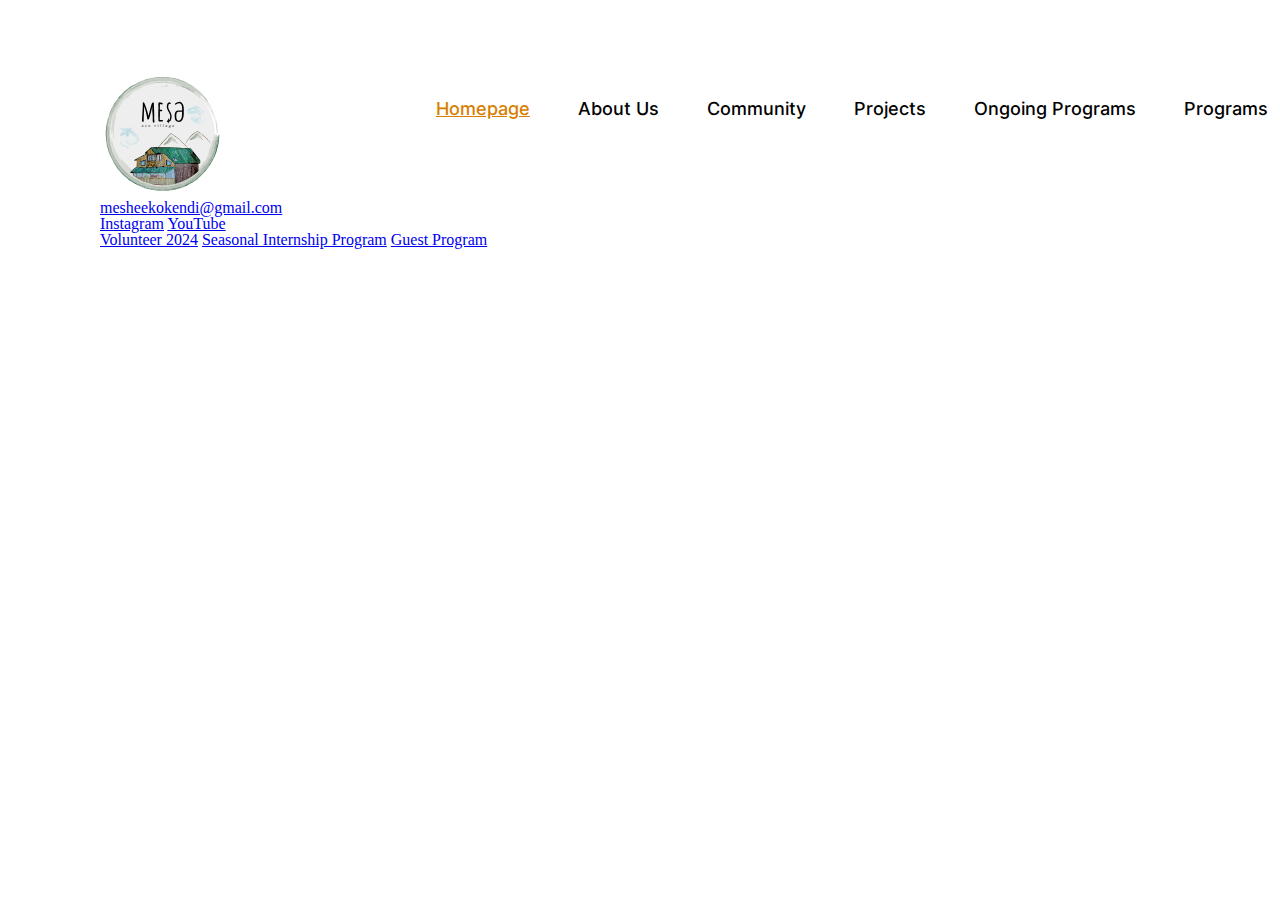
==== index.html @ 74c24ed4 "created structure" ====
<!DOCTYPE html>
<html>
  <head>
    <meta charset="UTF-8" />
    <meta name="viewport" content="width=device-width, initial-scale=1.0" />
    <title>Meshe Eco Village</title>
    <link rel="stylesheet" href="./src/assets/styles/main.css" />
  </head>
  <body>
    <header id="header">
      <nav class="header_navbar">
        <div class="header_navbar_logo">
          <img
            class="header_navbar_logo"
            src="./src/assets/icons/Logo meshe-01.svg"
            alt="Meshe logo"
          />
        </div>
        <div class="nav_group">
          <ul class="header_nav">
            <li class="header_nav_item active">
              <a href="#">Homepage</a>
            </li>
            <li class="header_nav_item">
              <a href="#">About Us</a>
            </li>
            <li class="header_nav_item">
              <a href="#">Community</a>
            </li>
            <li class="header_nav_item">
              <a href="#">Projects</a>
            </li>
            <li class="header_nav_item">
              <a href="#">Ongoing Programs</a>
            </li>
            <li class="header_nav_item">
              <a href="#">Programs</a>
            </li>
          </ul>
          <ul class="lang">
            <li class="lang_item active">EN</li>
            <!-- <li class="lang_item">Aze</li> -->
          </ul>
        </div>
      </nav>
    </header>
    <main></main>
    <footer id="footer">
      <div class="footer_nav">
        <ul class="footer_list">
          <p class="footer_list_head_item"></p>
          <li class="footer_list_item">
            <a href="mailto:">mesheekokendi@gmail.com</a>
          </li>
        </ul>
        <ul class="footer_list">
          <p class="footer_list_head_item"></p>
          <li class="footer_list_item">
            <a href="#">Instagram</a>
            <a href="#">YouTube</a>
          </li>
        </ul>
        <ul class="footer_list">
          <p class="footer_list_head_item"></p>
          <li class="footer_list_item">
            <a href="#">Volunteer 2024</a>
            <a href="#">Seasonal Internship Program</a>
            <a href="#">Guest Program</a>
          </li>
        </ul>
      </div>
    </footer>
  </body>
</html>
---- src/assets/styles/main.css ----
/* utilities */
@import './utilities/reset.css';
@import './utilities/font.css';
@import './utilities/roots.css';
@import './utilities/global.css';

/* component */
@import './components/header.css';
@import './components/footer.css';
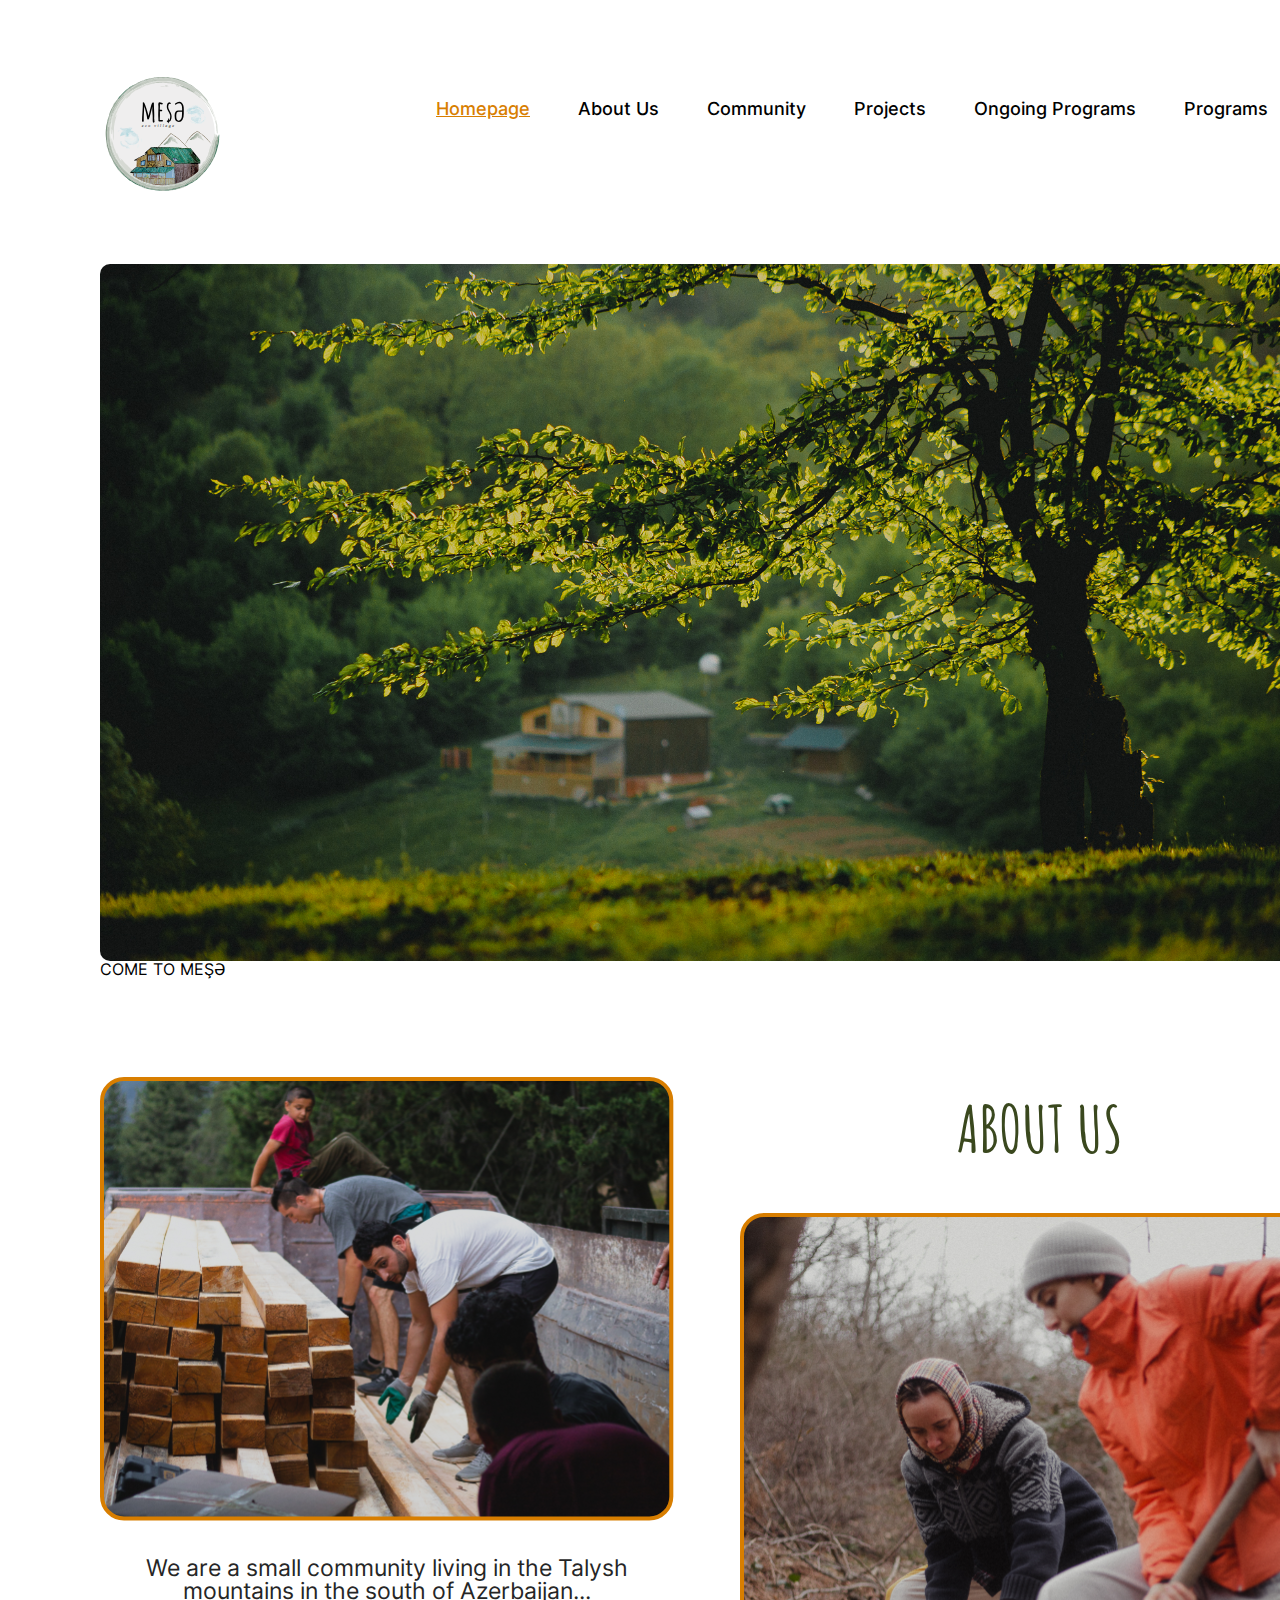
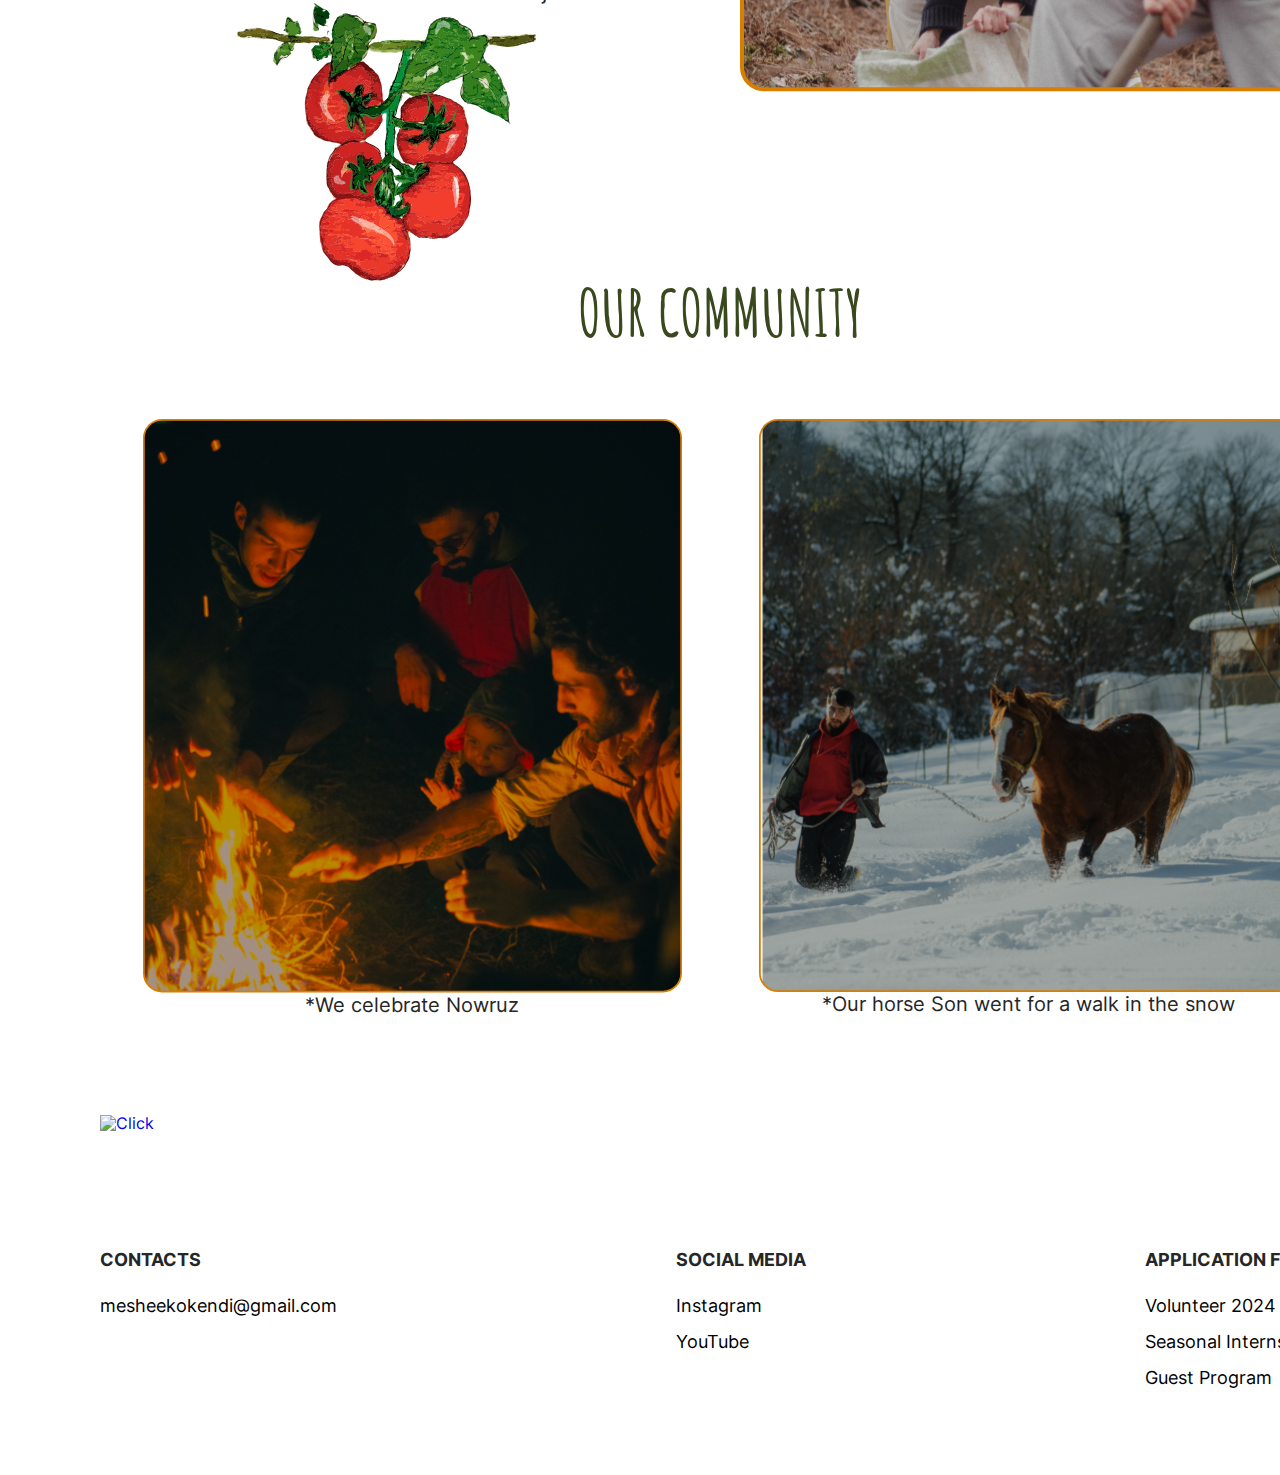
==== commit 20ece7ca: "created homepage" ====
--- a/index.html
+++ b/index.html
@@ -44,24 +44,115 @@
         </div>
       </nav>
     </header>
-    <main></main>
+    <main class="container">
+      <div class="header-buttom">
+        <div class="slider-container">
+          <div class="slider">
+            <img
+              class="blur"
+              src="./src/assets/images/Homepage/IMG_5589.jpg"
+              alt="Meshe image"
+            />
+            <img
+              class="blur"
+              src="./src/assets/images/Homepage/IMG_2970.jpg"
+              alt="Meshe image"
+            />
+            <img
+              class="blur"
+              src="./src/assets/images/Homepage/IMG_1499.jpg"
+              alt="Meshe image"
+            />
+            <img
+              class="blur"
+              src="./src/assets/images/Homepage/IMG_5649.jpg"
+              alt="Meshe image"
+            />
+          </div>
+        </div>
+        <h1>COME TO MEŞƏ</h1>
+      </div>
+      <div class="section-1">
+        <div>
+          <div class="section1-img">
+            <a href="#">
+              <img
+                src="./src/assets/images/Homepage/bbb.svg"
+                alt="About Us Image"
+              />
+            </a>
+          </div>
+          <a href="#">
+            <p class="section1-title">
+              We are a small community living in the Talysh mountains in the
+              south of Azerbaijan...
+            </p>
+          </a>
+          <img
+            class="tomato-logo"
+            src="./src/assets/icons/tomatoLogo.svg"
+            alt="Pomidor"
+          />
+        </div>
+        <div>
+          <a href="#">
+            <h2 class="homepage-title sec1-aboutUs">ABOUT US</h2>
+          </a>
+          <a href="#">
+            <img
+              class="section1-img"
+              src="./src/assets/images/Homepage/section1img.svg"
+              alt=""
+            />
+          </a>
+        </div>
+      </div>
+      <div class="section-2">
+        <a href="#">
+          <h3 class="homepage-title">OUR COMMUNITY</h3>
+        </a>
+        <div class="hover-container">
+          <a href="#" class="hover-community">
+            <img
+              src="./src/assets/images/Homepage/sec2Img1.svg"
+              alt="Our community"
+            />
+            <p class="section2-title">*We celebrate Nowruz</p>
+          </a>
+          <a href="#" class="hover-community">
+            <img
+              src="./src/assets/images/Homepage/sec2Img2.svg"
+              alt="Our community"
+            />
+            <p class="section2-title">
+              *Our horse Son went for a walk in the snow
+            </p>
+          </a>
+        </div>
+      </div>
+      <div class="section-3">
+        <a href="#">
+          <img src="./src/assets/images/Homepage/sec3Img.svg" alt="Click" />
+        </a>
+      </div>
+    </main>
     <footer id="footer">
       <div class="footer_nav">
         <ul class="footer_list">
-          <p class="footer_list_head_item"></p>
+          <p class="footer_list_head_item">CONTACTS</p>
           <li class="footer_list_item">
             <a href="mailto:">mesheekokendi@gmail.com</a>
           </li>
         </ul>
         <ul class="footer_list">
-          <p class="footer_list_head_item"></p>
+          <p class="footer_list_head_item">SOCIAL MEDIA</p>
           <li class="footer_list_item">
             <a href="#">Instagram</a>
             <a href="#">YouTube</a>
           </li>
         </ul>
-        <ul class="footer_list">
-          <p class="footer_list_head_item"></p>
+        <ul class="footer_list application-form">
+          <p class="footer_list_head_item">APPLICATION FORM</p>
           <li class="footer_list_item">
             <a href="#">Volunteer 2024</a>
             <a href="#">Seasonal Internship Program</a>
@@ -70,5 +161,6 @@
         </ul>
       </div>
     </footer>
+    <script src="./src/assets/js/slider.js"></script>
   </body>
 </html>
--- a/src/assets/styles/main.css
+++ b/src/assets/styles/main.css
@@ -6,4 +6,8 @@
 
 /* component */
 @import './components/header.css';
-@import './components/footer.css';+@import './components/footer.css';
+@import './components/slider.css';
+
+/* pages */
+@import './pages/homepage.css';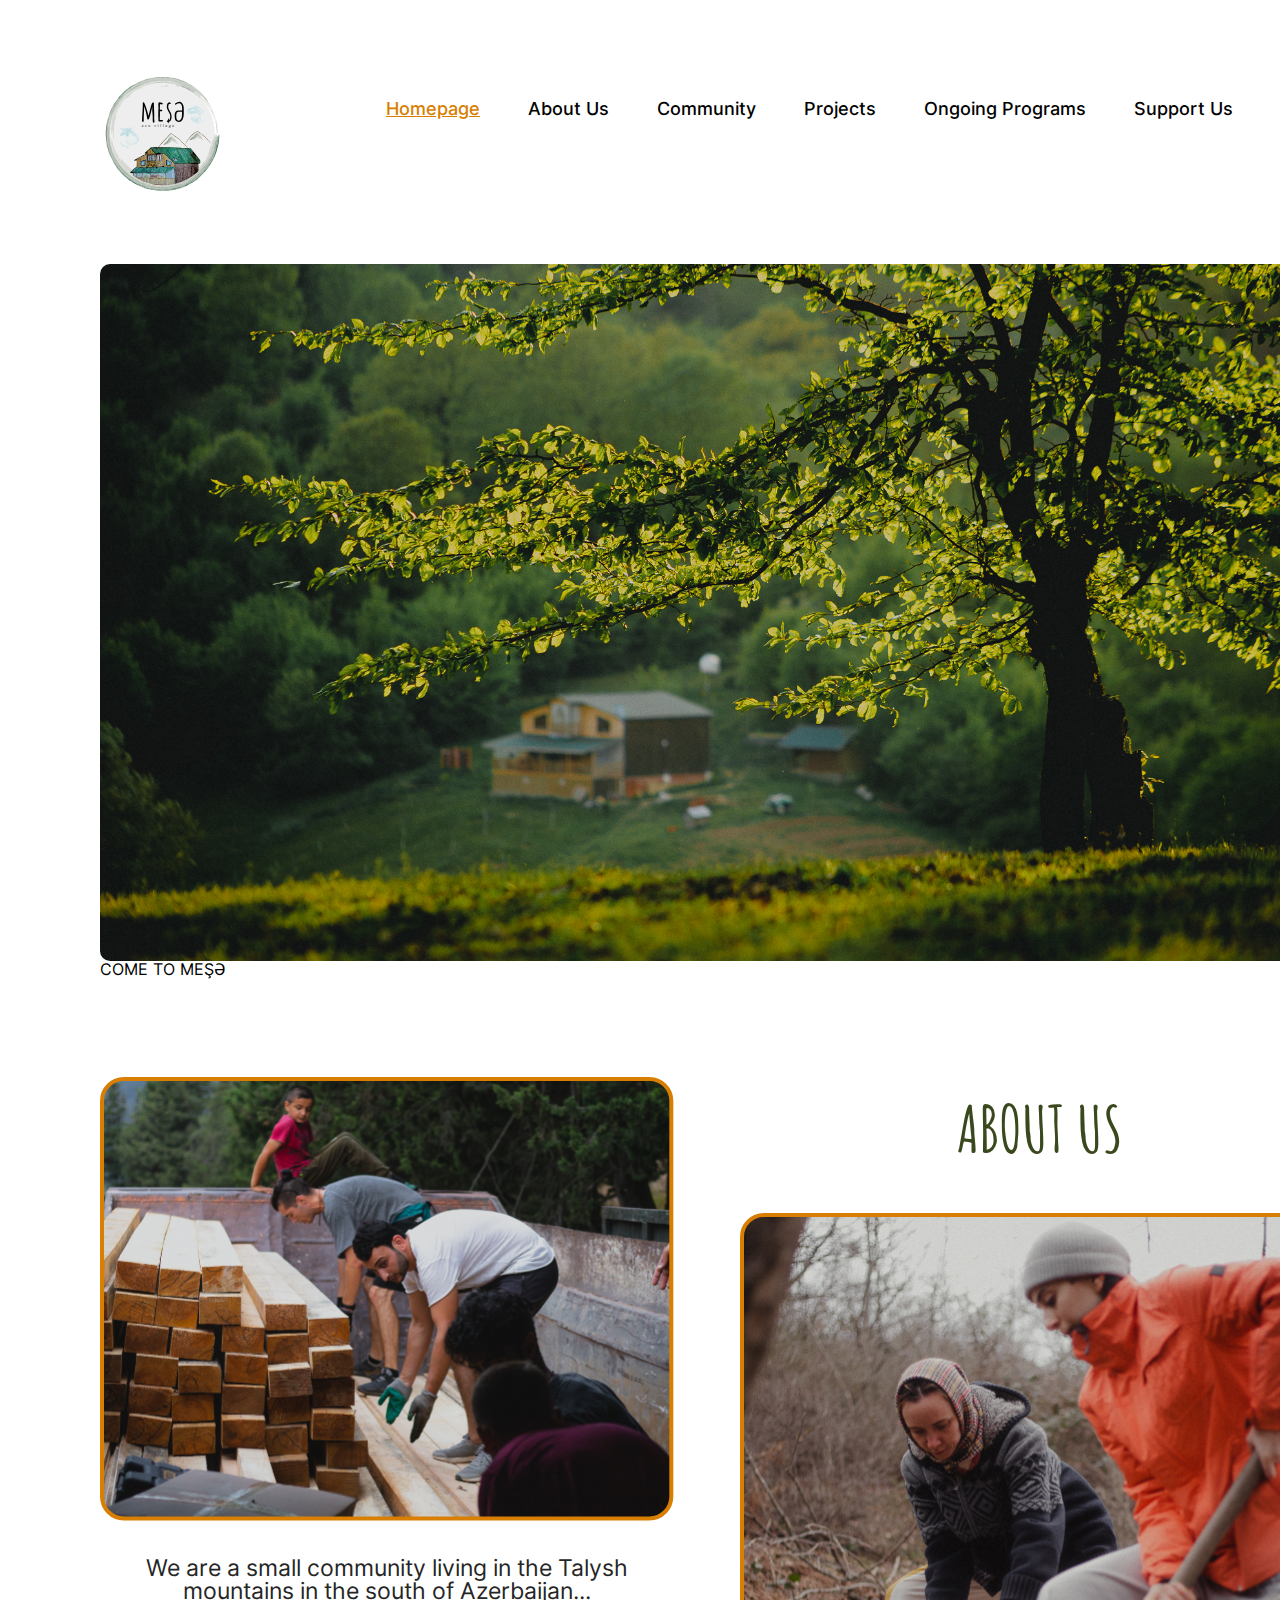
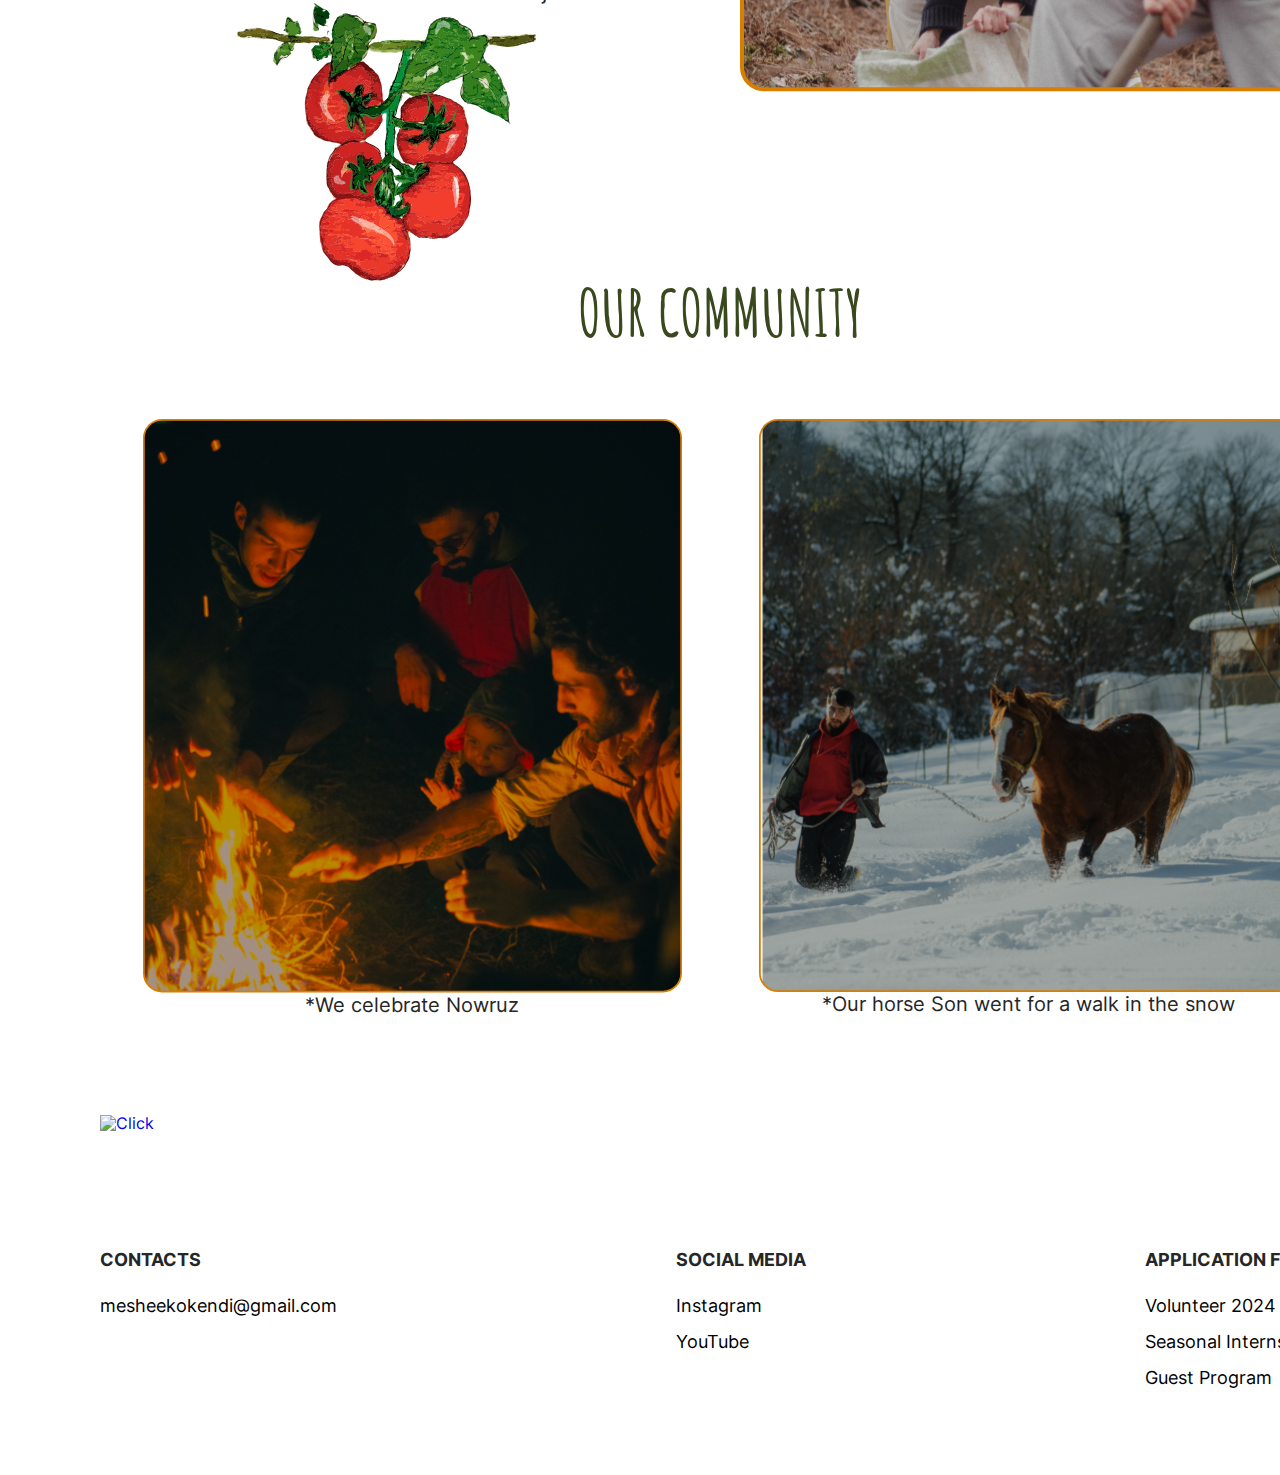
==== commit 910334a3: "created about us and support us pages" ====
--- a/index.html
+++ b/index.html
@@ -12,34 +12,40 @@
         <div class="header_navbar_logo">
           <img
             class="header_navbar_logo"
-            src="./src/assets/icons/Logo meshe-01.svg"
+            src="./src/assets/icons/Logo_meshe-01.svg"
             alt="Meshe logo"
           />
         </div>
         <div class="nav_group">
-          <ul class="header_nav">
-            <li class="header_nav_item active">
-              <a href="#">Homepage</a>
-            </li>
-            <li class="header_nav_item">
-              <a href="#">About Us</a>
-            </li>
-            <li class="header_nav_item">
-              <a href="#">Community</a>
-            </li>
-            <li class="header_nav_item">
-              <a href="#">Projects</a>
-            </li>
-            <li class="header_nav_item">
-              <a href="#">Ongoing Programs</a>
-            </li>
-            <li class="header_nav_item">
-              <a href="#">Programs</a>
+          <ul id="navBtnContainer" class="header_nav">
+            <li class="header_nav_item">
+              <a class="nav_link active" href="./index.html">Homepage</a>
+            </li>
+            <li class="header_nav_item">
+              <a class="nav_link" href="./src/pages/aboutUs.html">About Us</a>
+            </li>
+            <li class="header_nav_item">
+              <a class="nav_link" href="./src/pages/community.html"
+                >Community</a
+              >
+            </li>
+            <li class="header_nav_item">
+              <a class="nav_link" href="./src/pages/projects.html">Projects</a>
+            </li>
+            <li class="header_nav_item">
+              <a class="nav_link" href="./src/pages/ongoingPrograms.html"
+                >Ongoing Programs</a
+              >
+            </li>
+            <li class="header_nav_item">
+              <a class="nav_link" href="./src/pages/supportUs.html"
+                >Support Us</a
+              >
             </li>
           </ul>
-          <ul class="lang">
-            <li class="lang_item active">EN</li>
-            <!-- <li class="lang_item">Aze</li> -->
+          <ul class="lang_container">
+            <li><a href="#" class="lang_item active_lang">EN</a></li>
+            <li><a href="#" class="lang_item">AZ</a></li>
           </ul>
         </div>
       </nav>
@@ -75,14 +81,14 @@
       <div class="section-1">
         <div>
           <div class="section1-img">
-            <a href="#">
+            <a href="./src/pages/aboutUs.html">
               <img
                 src="./src/assets/images/Homepage/bbb.svg"
                 alt="About Us Image"
               />
             </a>
           </div>
-          <a href="#">
+          <a href="./src/pages/aboutUs.html">
             <p class="section1-title">
               We are a small community living in the Talysh mountains in the
               south of Azerbaijan...
@@ -95,10 +101,10 @@
           />
         </div>
         <div>
-          <a href="#">
+          <a href="./src/pages/aboutUs.html">
             <h2 class="homepage-title sec1-aboutUs">ABOUT US</h2>
           </a>
-          <a href="#">
+          <a href="./src/pages/aboutUs.html">
             <img
               class="section1-img"
               src="./src/assets/images/Homepage/section1img.svg"
@@ -108,18 +114,18 @@
         </div>
       </div>
       <div class="section-2">
-        <a href="#">
+        <a href="./src/pages/community.html">
           <h3 class="homepage-title">OUR COMMUNITY</h3>
         </a>
         <div class="hover-container">
-          <a href="#" class="hover-community">
+          <a href="./src/pages/community.html" class="hover-community">
             <img
               src="./src/assets/images/Homepage/sec2Img1.svg"
               alt="Our community"
             />
             <p class="section2-title">*We celebrate Nowruz</p>
           </a>
-          <a href="#" class="hover-community">
+          <a href="./src/pages/community.html" class="hover-community">
             <img
               src="./src/assets/images/Homepage/sec2Img2.svg"
               alt="Our community"
@@ -141,26 +147,55 @@
         <ul class="footer_list">
           <p class="footer_list_head_item">CONTACTS</p>
           <li class="footer_list_item">
-            <a href="mailto:">mesheekokendi@gmail.com</a>
+            <a
+              href="mailto:mesheekokendi@gmail.com"
+              target="_blank"
+              rel="noopener noreferrer"
+              >mesheekokendi@gmail.com</a
+            >
           </li>
         </ul>
         <ul class="footer_list">
           <p class="footer_list_head_item">SOCIAL MEDIA</p>
           <li class="footer_list_item">
-            <a href="#">Instagram</a>
-            <a href="#">YouTube</a>
+            <a
+              href="https://www.instagram.com/mesheecovillage?utm_source=qr&igsh=MW9jejZ5anBtOWc3ag=="
+              target="_blank"
+              rel="noopener noreferrer"
+              >Instagram</a
+            >
+            <a
+              href="https://m.youtube.com/channel/UCAAr37dMWt6qUCF_maftQnw"
+              target="_blank"
+              rel="noopener noreferrer"
+            >
+              YouTube
+            </a>
           </li>
         </ul>
         <ul class="footer_list application-form">
           <p class="footer_list_head_item">APPLICATION FORM</p>
           <li class="footer_list_item">
-            <a href="#">Volunteer 2024</a>
-            <a href="#">Seasonal Internship Program</a>
-            <a href="#">Guest Program</a>
+            <a
+              href="https://docs.google.com/forms/d/1_JiGgVRgmIAY7PJ1nZVVxZp9E7Kghm0qC-8ZsRzEM90/viewform?edit_requested=true"
+              target="_blank"
+              rel="noopener noreferrer"
+              >Volunteer 2024</a
+            >
+            <a
+              href="https://docs.google.com/document/d/1JDWh2LzCCpewNMcIraaO8etRnuzAp7-zGWERXyA3tDM/edit?usp=sharing"
+              target="_blank"
+              rel="noopener noreferrer"
+              >Seasonal Internship Program</a
+            >
+            <a href="#" target="_blank" rel="noopener noreferrer"
+              >Guest Program</a
+            >
           </li>
         </ul>
       </div>
     </footer>
     <script src="./src/assets/js/slider.js"></script>
+    <script src="./src/assets/js/active.js"></script>
   </body>
 </html>
--- a/src/assets/styles/main.css
+++ b/src/assets/styles/main.css
@@ -10,4 +10,7 @@
 @import './components/slider.css';
 
 /* pages */
-@import './pages/homepage.css';+@import './pages/homepage.css';
+@import './pages/ongoingPrograms.css';
+@import './pages/aboutUs.css';
+@import './pages/supportUs.css';